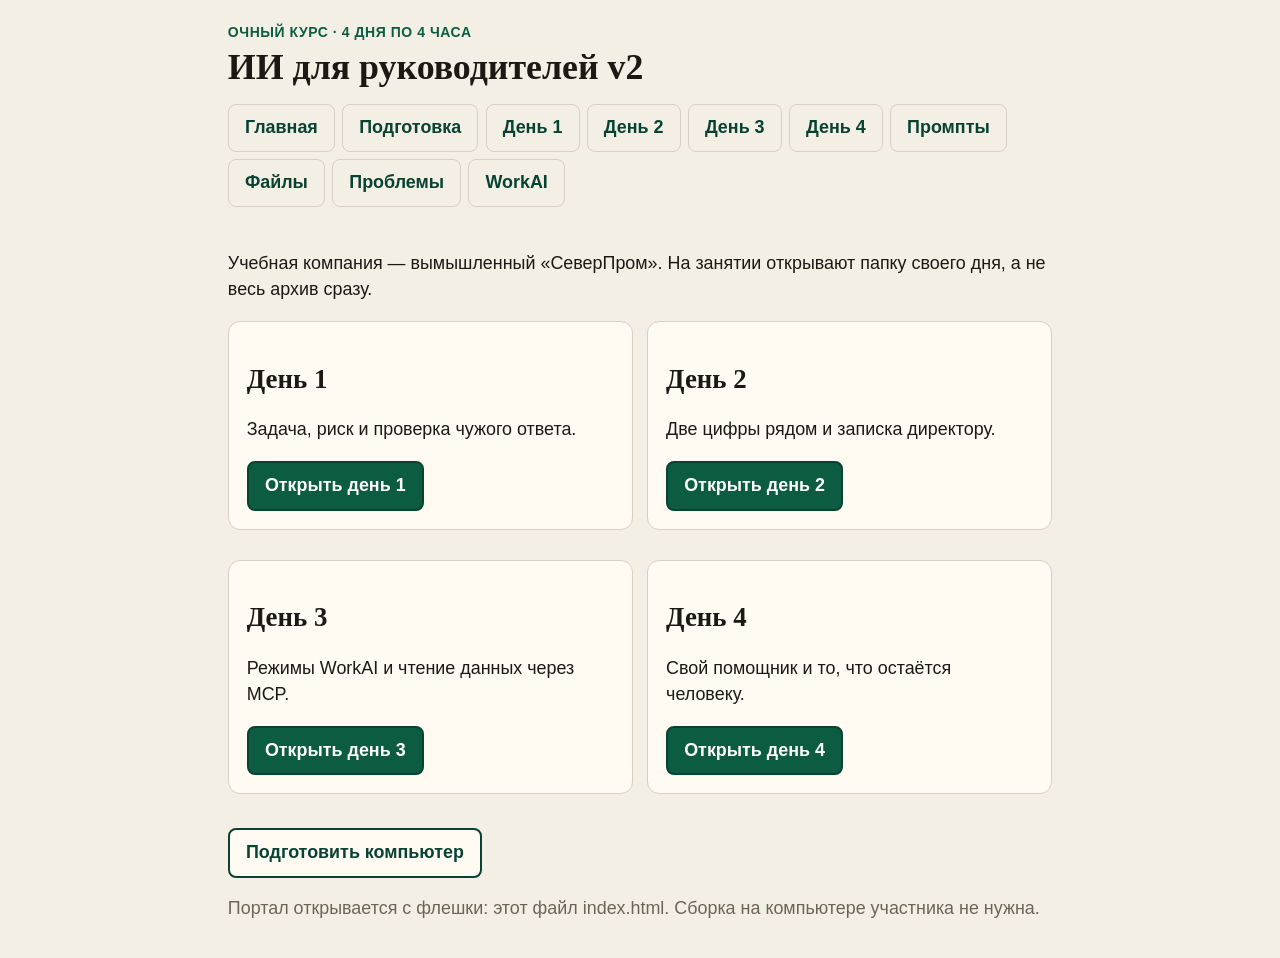
==== docs/index.html @ bb0ad4b0 "Add the course setup scripts and the static class portal. Co-authored-by: Cursor <cursoragent@cursor" ====
<!DOCTYPE html>
<html lang="ru">
<head>
  <meta charset="utf-8">
  <meta name="viewport" content="width=device-width, initial-scale=1">
  <title>ИИ для руководителей v2</title>
  <link rel="stylesheet" href="css/site.css">
</head>
<body>
  <a class="skip" href="#content">К содержанию</a>
  <header>
    <p class="mark">Очный курс · 4 дня по 4 часа</p>
    <h1>ИИ для руководителей v2</h1>
    <nav aria-label="Разделы курса">
      <a href="index.html">Главная</a>
      <a href="prepare.html">Подготовка</a>
      <a href="day1.html">День 1</a>
      <a href="day2.html">День 2</a>
      <a href="day3.html">День 3</a>
      <a href="day4.html">День 4</a>
      <a href="prompts.html">Промпты</a>
      <a href="download.html">Файлы</a>
      <a href="faq.html">Проблемы</a>
      <a href="workai.html">WorkAI</a>
    </nav>
  </header>
  <main id="content">
    <p>Учебная компания — вымышленный «СеверПром». На занятии открывают папку своего дня, а не весь архив сразу.</p>
    <div class="days">
      <article class="card"><h2>День 1</h2><p>Задача, риск и проверка чужого ответа.</p><a class="btn" href="day1.html">Открыть день 1</a></article>
      <article class="card"><h2>День 2</h2><p>Две цифры рядом и записка директору.</p><a class="btn" href="day2.html">Открыть день 2</a></article>
      <article class="card"><h2>День 3</h2><p>Режимы WorkAI и чтение данных через MCP.</p><a class="btn" href="day3.html">Открыть день 3</a></article>
      <article class="card"><h2>День 4</h2><p>Свой помощник и то, что остаётся человеку.</p><a class="btn" href="day4.html">Открыть день 4</a></article>
    </div>
    <p><a class="btn secondary" href="prepare.html">Подготовить компьютер</a></p>
  </main>
  <footer>Портал открывается с флешки: этот файл index.html. Сборка на компьютере участника не нужна.</footer>
</body>
</html>
---- docs/css/site.css ----
:root {
  --paper: #f3efe4;
  --ink: #1c1915;
  --green: #0c5c42;
  --green-dark: #084232;
  --line: #d7d0c2;
  --card: #fffaf2;
  --note: #6d6458;
  --focus: #0b57d0;
}

* { box-sizing: border-box; }

html { font-size: 112%; }

body {
  margin: 0;
  background: var(--paper);
  color: var(--ink);
  font-family: "Segoe UI", "Helvetica Neue", sans-serif;
  line-height: 1.45;
}

.skip {
  position: absolute;
  left: 0.5rem;
  top: -3rem;
  background: var(--ink);
  color: white;
  padding: 0.4rem 0.7rem;
}

.skip:focus { top: 0.5rem; }

header, main { width: min(46rem, calc(100% - 1.5rem)); margin: 0 auto; }

header { padding: 1.25rem 0 0.5rem; }

.mark {
  margin: 0;
  color: var(--green);
  font-weight: 700;
  letter-spacing: 0.04em;
  text-transform: uppercase;
  font-size: 0.78rem;
}

h1, h2, h3 { font-family: Palatino, "Palatino Linotype", "Iowan Old Style", serif; line-height: 1.2; }

h1 { font-size: 2rem; margin: 0.2rem 0 0.8rem; }

nav { display: flex; flex-wrap: wrap; gap: 0.4rem; margin: 0.6rem 0 1rem; }

nav a, .btn, button {
  display: inline-flex;
  align-items: center;
  justify-content: center;
  min-height: 48px;
  padding: 0.55rem 0.9rem;
  border-radius: 8px;
  text-decoration: none;
  font: inherit;
  font-weight: 650;
  cursor: pointer;
}

nav a { background: transparent; color: var(--green-dark); border: 1px solid var(--line); }

.btn, button {
  background: var(--green);
  color: white;
  border: 2px solid var(--green-dark);
}

.btn.secondary, button.secondary { background: var(--card); color: var(--green-dark); }

a:focus-visible, button:focus-visible { outline: 3px solid var(--focus); outline-offset: 2px; }

nav a:hover, .btn:hover, button:hover { filter: brightness(0.96); }

.card, .prompt {
  background: var(--card);
  border: 1px solid var(--line);
  border-radius: 12px;
  padding: 1rem;
  margin: 0 0 0.9rem;
}

.days { display: grid; grid-template-columns: 1fr 1fr; gap: 0.8rem; }

.meta, .note { color: var(--note); }

pre {
  white-space: pre-wrap;
  font-family: Consolas, "Courier New", monospace;
  background: #f6f1e6;
  border-radius: 8px;
  padding: 0.8rem;
  margin: 0.6rem 0;
}

.actions { display: flex; flex-wrap: wrap; gap: 0.5rem; align-items: center; }

.status { min-height: 1.4rem; font-weight: 700; }

ul { padding-left: 1.2rem; }

footer { width: min(46rem, calc(100% - 1.5rem)); margin: 1rem auto 2rem; color: var(--note); }

@media (max-width: 720px) {
  html { font-size: 106%; }
  .days { grid-template-columns: 1fr; }
  nav a, .btn, button { width: 100%; }
}
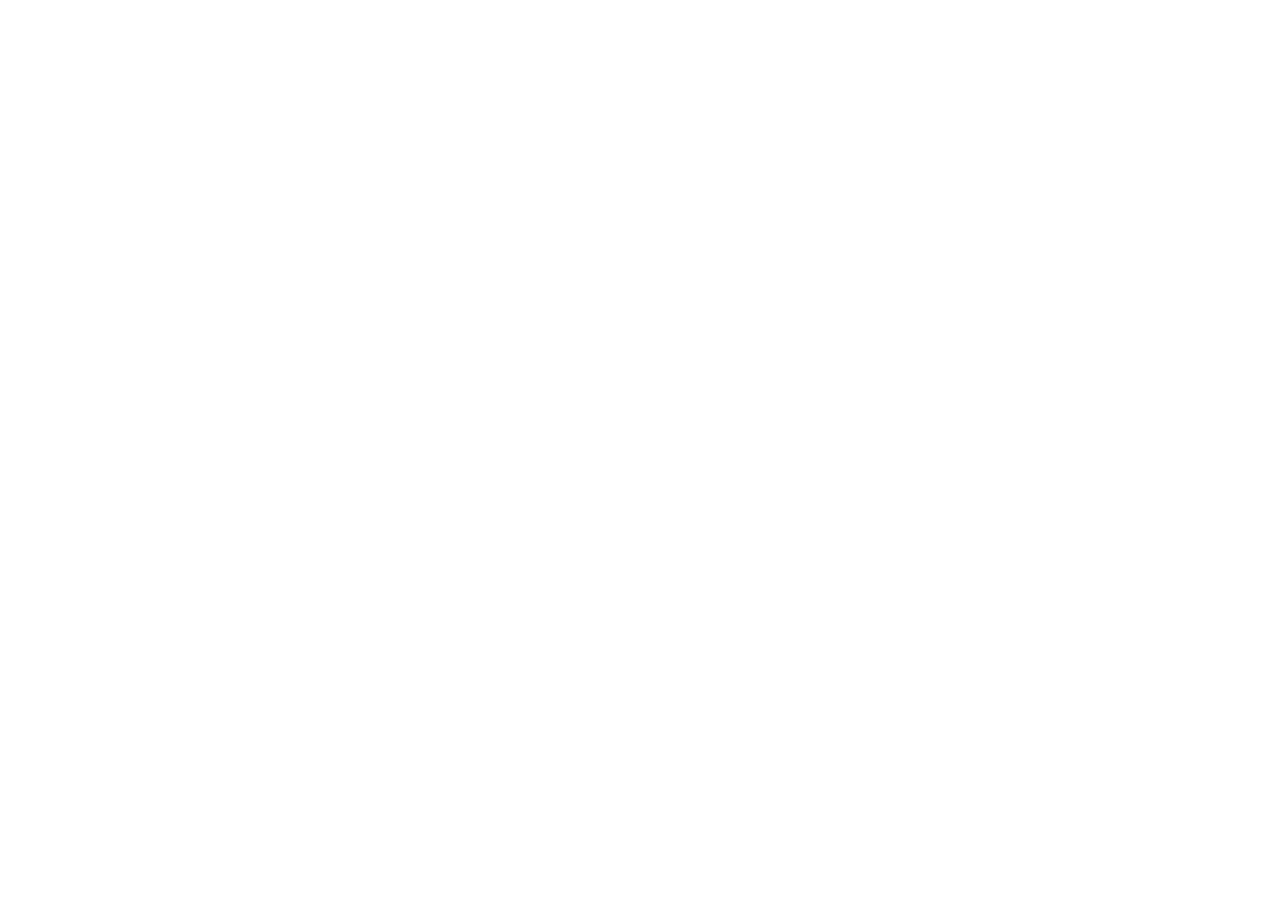
==== commit 3fa55252: "Send the old course address to the new portal. The previous pages stay in place and now open the sho" ====
--- a/docs/index.html
+++ b/docs/index.html
@@ -1,39 +1,14 @@
 <!DOCTYPE html>
 <html lang="ru">
 <head>
-  <meta charset="utf-8">
-  <meta name="viewport" content="width=device-width, initial-scale=1">
-  <title>ИИ для руководителей v2</title>
-  <link rel="stylesheet" href="css/site.css">
+<meta charset="utf-8">
+<meta name="viewport" content="width=device-width, initial-scale=1">
+<meta http-equiv="refresh" content="0; url=https://vinte97.github.io/ai-kurs/">
+<link rel="canonical" href="https://vinte97.github.io/ai-kurs/">
+<title>Страница переехала</title>
+<script>location.replace("https://vinte97.github.io/ai-kurs/");</script>
 </head>
 <body>
-  <a class="skip" href="#content">К содержанию</a>
-  <header>
-    <p class="mark">Очный курс · 4 дня по 4 часа</p>
-    <h1>ИИ для руководителей v2</h1>
-    <nav aria-label="Разделы курса">
-      <a href="index.html">Главная</a>
-      <a href="prepare.html">Подготовка</a>
-      <a href="day1.html">День 1</a>
-      <a href="day2.html">День 2</a>
-      <a href="day3.html">День 3</a>
-      <a href="day4.html">День 4</a>
-      <a href="prompts.html">Промпты</a>
-      <a href="download.html">Файлы</a>
-      <a href="faq.html">Проблемы</a>
-      <a href="workai.html">WorkAI</a>
-    </nav>
-  </header>
-  <main id="content">
-    <p>Учебная компания — вымышленный «СеверПром». На занятии открывают папку своего дня, а не весь архив сразу.</p>
-    <div class="days">
-      <article class="card"><h2>День 1</h2><p>Задача, риск и проверка чужого ответа.</p><a class="btn" href="day1.html">Открыть день 1</a></article>
-      <article class="card"><h2>День 2</h2><p>Две цифры рядом и записка директору.</p><a class="btn" href="day2.html">Открыть день 2</a></article>
-      <article class="card"><h2>День 3</h2><p>Режимы WorkAI и чтение данных через MCP.</p><a class="btn" href="day3.html">Открыть день 3</a></article>
-      <article class="card"><h2>День 4</h2><p>Свой помощник и то, что остаётся человеку.</p><a class="btn" href="day4.html">Открыть день 4</a></article>
-    </div>
-    <p><a class="btn secondary" href="prepare.html">Подготовить компьютер</a></p>
-  </main>
-  <footer>Портал открывается с флешки: этот файл index.html. Сборка на компьютере участника не нужна.</footer>
+<p>Страница переехала. <a href="https://vinte97.github.io/ai-kurs/">Открыть новый сайт</a>.</p>
 </body>
 </html>
